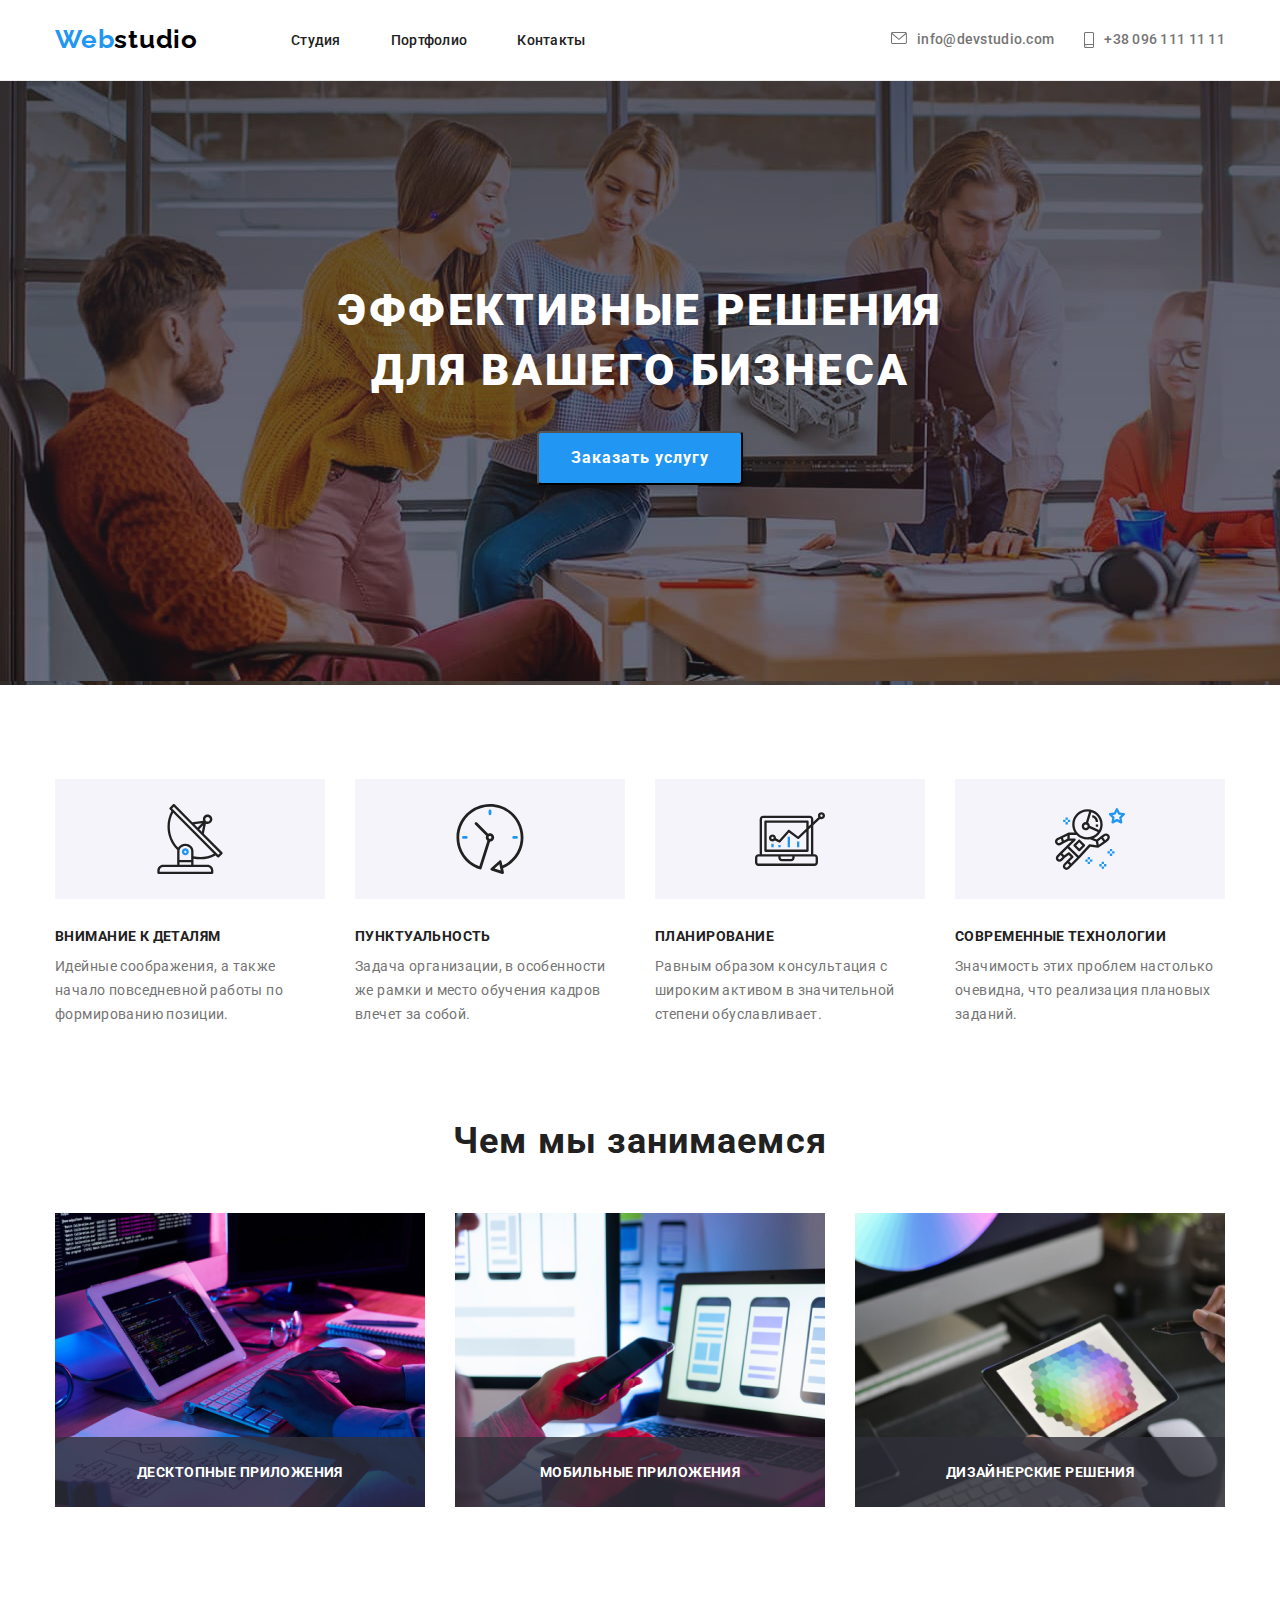
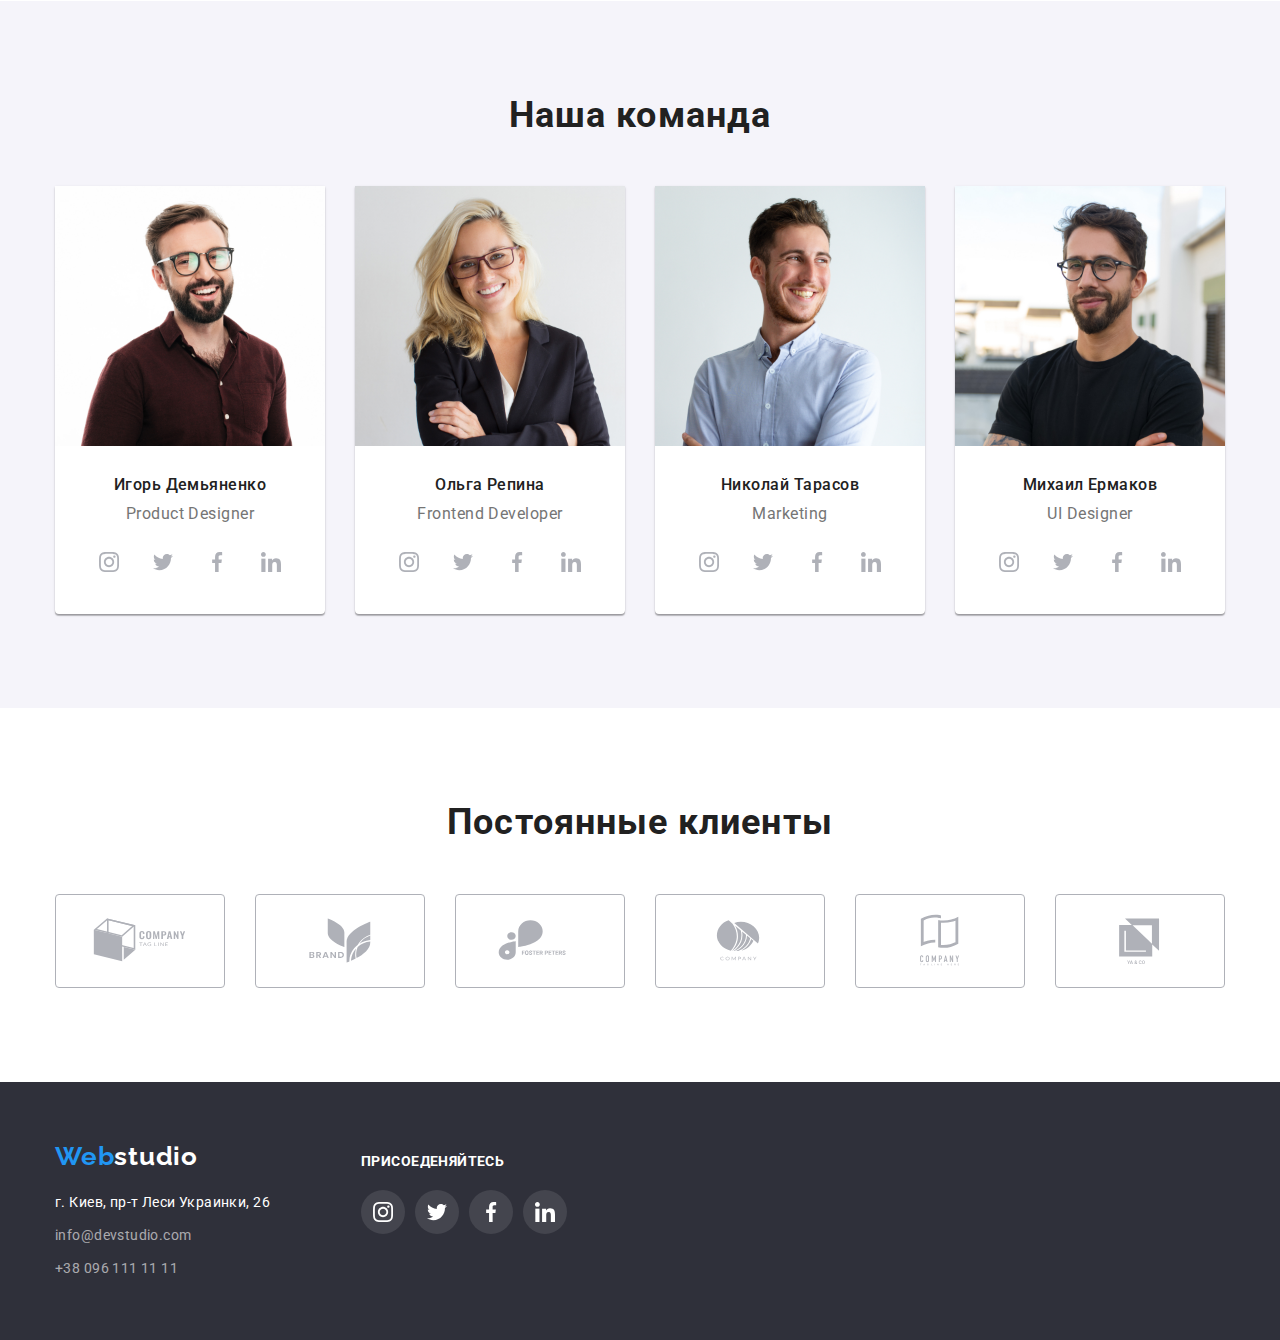
==== index.html @ d61e8514 "тень на картинку" ====
<!DOCTYPE html>
<html lang="en">
<head>
    <meta charset="UTF-8">
    <meta http-equiv="X-UA-Compatible" content="IE=edge">
    <meta name="viewport" content="width=device-width, initial-scale=1.0">
    <title>Document</title>
    <link rel="preconnect" href="https://fonts.googleapis.com">
    <link rel="preconnect" href="https://fonts.gstatic.com" crossorigin>
    <link href="https://fonts.googleapis.com/css2?family=Raleway:wght@700&family=Roboto:wght@400;500;700;900&display=swap"
        rel="stylesheet">
    <link rel="stylesheet" href="https://cdnjs.cloudflare.com/ajax/libs/modern-normalize/1.1.0/modern-normalize.min.css" />
    <link rel="stylesheet" href="./css/styles.css" />
</head>
<body>
<!-- Шапка страницы -->
    <header class="header">
        <div class="conteiner">
            <nav class="header-nav">
                <a href="#" class="logo">Web<span class="logo-icon">studio</span></a>
    
                <!-- Навигация на другие страницы -->
                <ul class="nav">
                    <li class="nav-item"><a href="./index.html" class="nav-pagination"> Студия</a></li>
                    <li class="nav-item"><a href="./portfolio.html" class="nav-pagination">Портфолио</a></li>
                    <li class="nav-item"><a href="#" class="nav-pagination">Контакты</a></li>
                </ul>
    
    
                <!-- Ссылка на вебсайт-->
                <div class="nav-box">
                    <a href="mailto:info@devstudio.com"
                     class="nav-all"><info@devstudio.com>
                        <svg class="svg-list" width="16" height="12">
                            <use href="./images/icons.svg/symbol-defs.svg#icon-envelope"></use>
                        </svg>info@devstudio.com</a>
                    <!-- Ссылка на телефонный номер -->
                    <a href="tel:+380961111111"  class="nav-all-phone">
                     
                     <svg class="svg-list" width="10" height="16"> 
                        <use href="./images/icons.svg/symbol-defs.svg#icon-smartphone"></use>
                    </svg> +38 096 111 11 11</a>
                </div>
            </nav>
        </div>
    </header>
<!-- Уникальный контент страницы -->
    <main>
        <section class="hero">
            <h1 class="hero-title">Эффективные решения для вашего бизнеса</h1>
            <button type="button" class="hero-button">Заказать услугу</button>
        </section>
<!-- Особенности -->
        <section class="section">
        <div class="conteiner">
            <ul class="special-container">
                <li class="special-box">
                    <div class="box-svg">
                    <svg class="svg" width="70" height="70"> 
                        <use href="./images/icons.svg/symbol-defs.svg#icon-antenna"></use>
                    </svg>
                    </div>
                <h3 class="title-list">Внимание к деталям</h3>
                <p class="title-text">Идейные соображения, а также начало повседневной работы по формированию позиции.</p>
                </li>
                <li class="special-box">
                    <div class="box-svg">
                        <svg class="svg" width="70" height="70">
                            <use href="./images/icons.svg/symbol-defs.svg#icon-clock"></use>
                        </svg>
                    </div>
                <h3 class="title-list">Пунктуальность</h3>
                <p class="title-text">Задача организации, в особенности же рамки и место обучения кадров влечет за собой.</p>
                </li>
                <li class="special-box">
                    <div class="box-svg">
                        <svg class="svg"  width="70" height="70">
                            <use href="./images/icons.svg/symbol-defs.svg#icon-diagram"></use>
                        </svg>
                    </div>
                <h3 class="title-list">Планирование</h3>
                <p class="title-text">Равным образом консультация с широким активом в значительной степени обуславливает.</p>
                </li>
                <li class="special-box">
                    <div class="box-svg">
                        <svg class="svg"  width="70" height="70">
                            <use href="./images/icons.svg/symbol-defs.svg#icon-astronaut"></use>
                        </svg>
                    </div>
                <h3 class="title-list">Современные технологии</h3>
                <p class="title-text">Значимость этих проблем настолько очевидна, что реализация плановых заданий.</p>
                </li>
            </ul>
        </div>
        </section>
<!-- Чем мы занимаемся -->
        <section class="section special-section">
        <div class="conteiner">
            <h2 class="work-title">Чем мы занимаемся</h2>
            <ul class="work-container">
                <li class="work-box">
                  <div class="shedow">
                    <h3 class="shedow-text">Десктопные приложения</h3>
                  </div>
                <img class="shedow-image" src="./images/box1.jpg" alt="работа 1"
                width="370" />
                </li>   
                <li class="work-box">
                  <div class="shedow">
                    <h3 class="shedow-text">Мобильные приложения</h3>
                  </div>
                <img src="./images/box2.jpg" alt="работа 2"
                 width="370" />
                </li>   
                <li class="work-box">
                <div class="shedow">
                    <h3 class="shedow-text">Дизайнерские решения</h3>
                </div>
                <img src="./images/box3.jpg" alt="работа 3"
                 width="370" />
                </li>
            </ul>
        </div>
        </section>
<!-- Наша команда -->
        <section class="section command ">
            <div class="conteiner">
                <h2 class="work-title">Наша команда</h2>
                <ul class="command-container">
                    <li class="command-box">
                        <img src="./images/foto1.jpg" alt="фотография Игоря Демьяненко"
                         width="270" height="260" />
                        <div class="list-box">
                        <h3 class="command-title-list">Игорь Демьяненко</h3>
                        <p class="command-title-text">Product Designer</p>
                        <ul class="social-box">
                            <li class="social-list">
                                <a href="#"class="social"><svg class="svg-list-ico" width="20" height="20">
                                    <use href="./images/icons.svg/symbol-defs.svg#icon-instagram-2"></use>
                                </svg></a>
                            </li>
                            <li class="social-list">
                                <a href="#" class="social"><svg class="svg-list-ico" width="20" height="20">
                                    <use href="./images/icons.svg/symbol-defs.svg#icon-twitter-1"></use>
                                    </svg></a>
                            </li>
                            <li class="social-list">
                                <a href="#" class="social"><svg class="svg-list-ico" width="20" height="20">
                                    <use href="./images/icons.svg/symbol-defs.svg#icon-facebook-1"></use>
                                    </svg></a>
                            </li>
                            <li class="social-list">
                                <a href="#" class="social"><svg class="svg-list-ico" width="20" height="20">
                                    <use href="./images/icons.svg/symbol-defs.svg#icon-linkedin-1"></use>
                                    </svg></a>
                            </li class="social-list">
                        </ul>
                        </div>
                    </li>
                    <li class="command-box">
                        <img src="./images/foto2.jpg" alt="фотография Ольги Репиной"
                        width="270" height="260" />
                        <div class="list-box">
                        <h3 class="command-title-list">Ольга Репина</h3>
                        <p class="command-title-text">Frontend Developer</p>
                        <ul class="social-box">
                            <li class="social-list">
                                <a href="#" class="social"><svg class="svg-list-ico" width="20" height="20">
                                    <use href="./images/icons.svg/symbol-defs.svg#icon-instagram-2"></use>
                                    </svg></a>
                            </li>
                            <li class="social-list">
                                <a href="#" class="social"><svg class="svg-list-ico" width="20" height="20">
                                    <use href="./images/icons.svg/symbol-defs.svg#icon-twitter-1"></use>
                                    </svg></a>
                            </li>
                            <li class="social-list">
                                <a href="#" class="social"><svg class="svg-list-ico" width="20" height="20">
                                    <use href="./images/icons.svg/symbol-defs.svg#icon-facebook-1"></use>
                                    </svg></a>
                            </li>
                            <li class="social-list">
                                <a href="#" class="social"><svg class="svg-list-ico" width="20" height="20">
                                    <use href="./images/icons.svg/symbol-defs.svg#icon-linkedin-1"></use>
                                    </svg></a>
                            </li class="social-list">
                        </ul>
                        </div>
                    </li>
                    <li class="command-box">
                        <img src="./images/foto3.jpg" alt="фотография Николая Тарасова"
                        width="270" height="260" />
                        <div class="list-box">
                        <h3 class="command-title-list">Николай Тарасов</h3>
                        <p class="command-title-text">Marketing</p>
                        <ul class="social-box">
                            <li class="social-list">
                                <a href="#" class="social"><svg class="svg-list-ico" width="20" height="20">
                                    <use href="./images/icons.svg/symbol-defs.svg#icon-instagram-2"></use>
                                    </svg></a>
                            </li>
                            <li class="social-list">
                                <a href="#" class="social"><svg class="svg-list-ico" width="20" height="20">
                                    <use href="./images/icons.svg/symbol-defs.svg#icon-twitter-1"></use>
                                    </svg></a>
                            </li>
                            <li class="social-list">
                                <a href="#" class="social"><svg class="svg-list-ico" width="20" height="20">
                                    <use href="./images/icons.svg/symbol-defs.svg#icon-facebook-1"></use>
                                    </svg></a>
                            </li>
                            <li class="social-list">
                                <a href="#" class="social"><svg class="svg-list-ico" width="20" height="20">
                                    <use href="./images/icons.svg/symbol-defs.svg#icon-linkedin-1"></use>
                                    </svg></a>
                            </li class="social-list">
                        </ul>
                        </div>
                    </li>
                    <li class="command-box">
                        <img src="./images/foto4.jpg" alt="фотография Михаила Ермакова"
                        width="270" height="260" />
                        <div class="list-box">
                        <h3 class="command-title-list">Михаил Ермаков</h3>
                        <p class="command-title-text">UI Designer</p>
                        <ul class="social-box">
                            <li class="social-list">
                                <a href="#" class="social"><svg class="svg-list-ico" width="20" height="20">
                                    <use href="./images/icons.svg/symbol-defs.svg#icon-instagram-2"></use>
                                    </svg></a>
                            </li>
                            <li class="social-list">
                                <a href="#" class="social"><svg class="svg-list-ico" width="20" height="20">
                                    <use href="./images/icons.svg/symbol-defs.svg#icon-twitter-1"></use>
                                    </svg></a>
                            </li>
                            <li class="social-list">
                                <a href="#" class="social"><svg class="svg-list-ico" width="20" height="20">
                                    <use href="./images/icons.svg/symbol-defs.svg#icon-facebook-1"></use>
                                    </svg></a>
                            </li>
                            <li class="social-list">
                                <a href="#" class="social"><svg class="svg-list-ico" width="20" height="20">
                                    <use href="./images/icons.svg/symbol-defs.svg#icon-linkedin-1"></use>
                                    </svg></a>
                            </li class="social-list">
                        </ul>
                        </div>
                    </li>
                </ul>
            </div>
        </section>
        <section class="section">
            <div class="conteiner">
                <h2 class="work-title">Постоянные клиенты</h2>
                <ul class="clients">
                  <li class="clients-box">
                      <a href="#" class="clients-list"><svg class="clients-svg" width="106" height="60">
                        <use href="./images/icons.svg/symbol-defs.svg#icon-logo"></use>
                      </svg></a>
                  </li>
                <li class="clients-box">
                    <a href="#" class="clients-list"><svg class="clients-svg" width="106" height="60">
                            <use href="./images/icons.svg/symbol-defs.svg#icon-logo-1"></use>
                        </svg></a>
                </li>
                <li class="clients-box">
                    <a href="#" class="clients-list"><svg class="clients-svg" width="106" height="60">
                            <use href="./images/icons.svg/symbol-defs.svg#icon-logo-2"></use>
                        </svg></a>
                </li>
                <li class="clients-box">
                    <a href="#" class="clients-list"><svg class="clients-svg" width="106" height="60">
                            <use href="./images/icons.svg/symbol-defs.svg#icon-logo-3"></use>
                        </svg></a>
                </li>
                <li class="clients-box">
                    <a href="#" class="clients-list"><svg class="clients-svg" width="106" height="60">
                            <use href="./images/icons.svg/symbol-defs.svg#icon-logo-4"></use>
                        </svg></a>
                </li>
                <li class="clients-box">
                    <a href="#" class="clients-list"><svg class="clients-svg" width="106" height="60">
                            <use href="./images/icons.svg/symbol-defs.svg#icon-logo-5"></use>
                        </svg></a>
                </li>
                </ul>
            </div>
        </section>
    </main>
<!-- футер -->
    <footer class="footer">
     <div class="conteiner foot ">
        <div class="logo-address">
            <a href="#" class="logo">Web<span class="logo-icon-color">studio</span></a>
            <address class="address">
                <p class="address-text">г. Киев, пр-т Леси Украинки, 26</p>
                <a href="mailto:info@devstudio.com" class="address-all">info@devstudio.com</a>
                <a href="tel:+380961111111" class="address-all-phone">+38 096 111 11 11</a>
            </address>
        </div>
        <div class="call">
            <h3 class="call-title">Присоеденяйтесь</h3>
            <ul class="call-content">
                <li class="call-icon">
                    <a href="#" class="call-list"><svg class="call-svg" width="20" height="20">
                            <use href="./images/icons.svg/symbol-defs.svg#icon-instagram-2"></use>
                        </svg></a>
                </li>
                <li class="call-icon">
                    <a href="#" class="call-list"><svg class="call-svg" width="20" height="20">
                            <use href="./images/icons.svg/symbol-defs.svg#icon-twitter-1"></use>
                        </svg></a>
                </li>
                <li class="call-icon">
                    <a href="#" class="call-list"><svg class="call-svg" width="20" height="20">
                            <use href="./images/icons.svg/symbol-defs.svg#icon-facebook-1"></use>
                        </svg></a>
                </li>
                <li class="call-icon">
                    <a href="#" class="call-list"><svg class="call-svg" width="20" height="20">
                            <use href="./images/icons.svg/symbol-defs.svg#icon-linkedin-1"></use>
                        </svg></a>
                </li class="social-list">
            </ul>
        </div>
     </div>
    </footer>
</body>
</html>
---- css/styles.css ----
:root{
--text-primary: #212121;
--text-secondary: #757575;
--theme-color: #2196F3;
--primary-font: roboto,sans-serif;
--primary-white-color: #ffffff;
--icons-color: #AFB1B8;
}

body{
  font-family: var(--primary-font);
  color: var(--text-primary);
  background-color: var(--primary-white-color);
}

.conteiner{
  width: 1200px;
  margin-left: auto;
  margin-right: auto;
  padding-left: 15px;
  padding-right: 15px;


}
img{
  display: block;
  max-width: 100%;
  height: auto;
}

ul,ol{
  list-style: none;
  padding: 0;
}


/* Шапка страницы */


.header{
border-bottom: 1px solid #ECECEC;

}
.logo{
  margin-top: 0;
  margin-bottom: 0;
  margin-right: 93px;
  font-family: Raleway;
  font-weight: bold;
  font-size: 26px;
  line-height: 1.12;
  letter-spacing: 0.03em;    
  color: var(--theme-color);
  text-decoration: none;
}

.logo-icon{
  font-family: Raleway;
  font-weight: bold;
  font-size: 26px;
  line-height: 1.12;
  letter-spacing: 0.03em;    
  color: #000000;
  text-decoration: none;
}

.logo-icon-color{
  margin-top: 0;
  margin-bottom: 20px;    
  font-family: Raleway;
  font-weight: bold;
  font-size: 26px;
  line-height: 1.12;
  letter-spacing: 0.03em;    
  color: var(--primary-white-color);
  text-decoration: none;
}

.header-nav{
  display: flex;
  flex-wrap: wrap;
  align-items: center;
  padding: 0;
}

/* Навигация на другие страницы */


.nav{
  display: flex;
  margin-top: 0;
  margin-bottom: 0;
}
.nav-item:not(:last-child){
  margin-right: 50px;
}

.nav-pagination{
  padding-top: 32px;
  padding-bottom: 32px;
  font-weight: 500;
  font-size: 14px;
  line-height: 1.14;
  text-decoration: none;
  color: var(--text-primary);
  letter-spacing: 0.02em;
}
.nav-pagination:hover,
.nav-pagination:focus{
  color: var(--theme-color);   
}


/* Ссылка на вебсайт,телефонный номер */


.nav-box{
  display: flex;
  align-items: center;
  margin-left: auto;

}

.nav-all{
  display: flex;
  align-items: center;
  margin-right: 30px;
  padding-top: 32px;
  padding-bottom: 32px;
  font-weight: 500;
  font-size: 14px;
  line-height: 1.14;
  text-decoration: none;
  color: var(--text-secondary);
  letter-spacing: 0.02em;
}
.nav-all:hover,
.nav-all:focus{
  color: var(--theme-color);

}
 

.svg-list{
  fill: var(--text-secondary);
  margin-right: 10px;
}

.svg-list:hover,
.svg-list:focus{
  fill: var(--theme-color);
}
.nav-all:hover .svg-list,
.nav-all:focus .svg-list{
  fill: var(--theme-color);

}
.nav-all-phone{
  display: flex;
  align-items: center;
  padding-top: 32px;
  padding-bottom: 32px;
  font-weight: 500;
  font-size: 14px;
  line-height: 1.14;
  text-decoration: none;
  color: var(--text-secondary);
  letter-spacing: 0.02em;
}

.nav-all-phone:hover,
.nav-all-phone:focus{
  color: var(--theme-color);   
}
.nav-all-phone:hover .svg-list,
.nav-all-phone:focus .svg-list{
  fill: var(--theme-color);}


/* Уникальный контент страницы */


.hero{
  display: block;
  margin-left: auto;
  margin-right: auto;
  text-align: center;
  padding-top: 200px;
  padding-bottom: 200px;
  background: #C4C4C4;
  background-image: linear-gradient( rgba(47, 48, 58, 0.5), rgba(47, 48, 58, 0.3)), url(../images/hero.jpg);
  max-width: 1600px;
}

.hero-title{
  width: 696px;
  text-align: center;
  margin: 0 auto 30px auto;
  font-weight: 900;
  font-size: 44px;
  line-height: 1.36;
  color: var(--primary-white-color);
  letter-spacing: 0.06em;
  text-transform: uppercase;
}

.hero-button{
  align-items: center;
  box-shadow: 0px 4px 4px rgba(0, 0, 0, 0.15);
  border-radius: 4px;
  cursor: pointer;
  background: var(--theme-color);
  color: var(--primary-white-color);
  font-weight: bold;
  padding: 10px 32px;
  font-size: 16px;
  line-height: 1.9;
  letter-spacing: 0.06em;
}
/* Особенности */
.section{
  padding-top: 94px;
  padding-bottom: 94px;
}

.special-container{
  display: flex;
  margin-top: 0;
  margin-bottom: 0;
}

.special-section{
  padding-top: 0;
}

.special-box{
  flex-wrap: wrap;
  width: 270px;
}

.box-svg{
  display: flex;
  align-items: center;
  justify-content: center;
  margin-bottom: 30px;
  padding: 25px 0;
  width: 270px;
  background-color: #F5F4FA;
}

.special-box:not(:last-child){
  margin-right: 30px;}

.title-list{
  margin-top: 0;
  margin-bottom: 10px;
  font-weight: bold;
  font-size: 14px;
  line-height: 1.14;
  letter-spacing: 0.03em;
  text-transform: uppercase;
  color: var(--text-primary);
}

.title-text{
  margin-top: 0;
  margin-bottom: 0;
  font-size: 14px;
  line-height: 1.71;
  letter-spacing: 0.03em;
  color: var(--text-secondary);
}


/* Чем мы занимаемся */

.work-title{
  margin-top: 0;
  margin-bottom: 50px;
  font-weight: bold;
  font-size: 36px;
  line-height: 1.16;
  text-align: center;
  letter-spacing: 0.03em;
  color: var(--text-primary);
}

.work-container{
  display: flex;
  margin-top: 0;
  margin-bottom: 0;
}
.work-box{
 position: relative;
}

.work-box:not(:last-child){
  margin-right: 30px;
  
}
.shedow-text{
 font-style: normal;
font-weight: bold;
margin: 0;
font-size: 14px;
line-height: 16px;
text-align: center;
letter-spacing: 0.03em;
text-transform: uppercase;
color: #FFFFFF;
}
.shedow{
 position: absolute;
 bottom: 0;
 left: 0;
 right: 0;
 padding: 27px;
 background: rgba(47, 48, 58, 0.8); 
}

/* Наша команда */


.command-container{
  display: flex;
  margin-top: 0;
  margin-bottom: 0;
}

.command-box{
 text-align: center;
 background: var(--primary-white-color);

  box-shadow: 0px 1px 3px rgba(0, 0, 0, 0.12), 0px 1px 1px rgba(0, 0, 0, 0.14), 0px 2px 1px rgba(0, 0, 0, 0.2);
  border-radius: 0px 0px 4px 4px;
}

.command-box:not(:last-child){
  margin-right: 30px;}
.command{
  background: rgba(245, 244, 250, 1);
}
.command-title-list{

  margin-top: 0px;
  margin-bottom: 10px;
  font-weight: 500;
  font-size: 16px;
  line-height: 1.18;
  letter-spacing: 0.03em;
  color: var(--text-primary);
}

.command-title-text{
  margin-top: 0;
  margin-bottom: 16px;
  font-size: 16px;
  line-height: 1.18;
  letter-spacing: 0.03em;
  color: var(--text-secondary);
}

.list-box{
  padding: 30px 32px;
}

.social-box{
  display: flex;
  justify-content: center;
  align-items: center;
  list-style: none;
}

.social-list{
  display: flex;
  justify-content: center;
  align-items: center;

}
.social-list:not(:last-child){
  margin-right: 10px;}

.social{
  display: flex;
  justify-content: center;
  align-items: center;
  list-style: none;
  border-radius: 50%;
  width: 44px;
  height: 44px;
}
.svg-list-ico{
  fill: var(--icons-color);
  margin: 0;
}
.social:hover,
.social:focus{
  background-color: var(--theme-color);
}
.social:hover .svg-list-ico,
.social:focus .svg-list-ico{
  fill: var(--primary-white-color);
}

/* постоянные клиенты */

.clients{
  display: flex;
  margin: 0;
}

.clients-box{
  width: 170px;
  border: 1px solid var(--icons-color);
  border-radius: 4px;
}

.clients-box:not(:last-child){
  margin-right: 30px;}

.clients-list{
  display: flex;
  justify-content: center;
  align-items: center;
  
  padding: 16px 32px;
  list-style: none;
}
.clients-svg{
  fill: var(--icons-color);
}
.clients-list:hover,
.clients-list:focus{
  border: 1px solid var(--theme-color);
}
.clients-list:hover .clients-svg,
.clients-list:focus .clients-svg{
  fill: var(--theme-color);
}


/* футер */
.foot{
display: flex;  
}
.footer{
padding-top: 60px;
padding-bottom: 60px;
background: #2F303A;
}
.address{

 font-style: normal   
}

.address-all{
display: block;
margin-bottom: 9px;
font-weight: normal;
text-decoration: none;    
font-size: 14px;
line-height: 1.7;
letter-spacing: 0.03em;
color: rgba(255, 255, 255, 0.6);   
}
.address-all-phone{
display: block;
font-weight: normal;
text-decoration: none;    
font-size: 14px;
line-height: 1.7;
letter-spacing: 0.03em;
color: rgba(255, 255, 255, 0.6);
}
p.address-text{
margin-top: 20px;
margin-bottom: 9px;    
}
.address-text{    
margin-top: 0px;
margin-bottom: 9px;
font-weight: normal;    
font-size: 14px;
line-height: 1.7;
letter-spacing: 0.03em;
color: var(--primary-white-color);   
}
/* футер соц.сети */
.call{
  display: flex;
  flex-direction: column;
  width: 206px;
  margin-left: 70px;
  margin-top: 0;
  padding: 72px auto 100px 72px;
}


.call-title{

font-family: Roboto;  
font-weight:  bold;
font-style: normal;
font-size: 14px;
line-height: 1.14;
letter-spacing: 0.03em;
text-transform: uppercase;
color: var(--primary-white-color);
margin-bottom: 20px;
margin-top: 12px;

}
.call-content{
    display: flex;
  justify-content: center;
  align-items: center;
 list-style: none;
 margin: 0;
}


.call-icon{
display: flex;
justify-content: center;
align-items: center;

}

.call-icon:not(:last-child){
margin-right: 10px;}

.call-list{
display: flex;
justify-content: center;
align-items: center;
/* list-style: none; */
border-radius: 50%;
background: rgba(255, 255, 255, 0.1);
width: 44px;
height: 44px;  
}
.call-svg{
fill: var(--primary-white-color);
margin: 0;
}
.call-list:hover,
.call-list:focus{
background-color: 
rgba(33, 150, 243, 1);
}



/* Партфолио */

.main-button{
display: inline-block;
font-family: Roboto;    
background: #F5F4FA;

padding: 6px 22px;
border-radius: 4px;    
font-weight: 500;
font-size: 16px;
line-height: 1.6;
text-align: center;
letter-spacing: 0.03em;
color: var(--text-primary);
cursor: pointer;    
}

.main-button:hover,
.main-button:focus{
background: #2196F3;
box-shadow: 0px 3px 1px rgba(0, 0, 0, 0.1), 0px 1px 2px rgba(0, 0, 0, 0.08), 0px 2px 2px rgba(0, 0, 0, 0.12);
border-radius: 4px;
font-weight: 500px;
font-size: 16px;
line-height: 1.6;
text-align: center;
letter-spacing: 0.03em;
color: var(--primary-white-color);
}
.main-btn{
display: flex;
justify-content: center;
margin-top: 0;
margin-bottom: 50px;
}
.button-list:not(:last-child){
margin-right: 8px;
}
.main-title-list{
margin-top: 0;
margin-bottom: 4px;
font-weight: bold;
font-size: 18px;
line-height: 2.0;
letter-spacing: 0.06em;
color: var(--text-primary);


}
.main-title-text{
margin-top: 0;
margin-bottom: 0;
text-decoration: none;
font-size: 16px;
line-height: 1.9;
letter-spacing: 0.03em;
color: var(--text-secondary);
}

.main-container{
margin-top: 0;
margin-bottom: 0;
padding: 0;
display: flex;
flex-wrap: wrap;
}
.main-image{
width: 370px;
margin-right: 30px;
margin-bottom: 30px;

border: 1px solid #EEEEEE;
}
.main-image:nth-child(3n){
  margin-right: 0;
}
.main-image:nth-last-child(-n+3){
 margin-bottom: 0; 
}

.card-text{
padding-top: 20px;
padding-left: 24px;
padding-bottom: 20px;
padding-right: 24px;

}
.card-text-list{
text-decoration: none;



}

.main-image:hover,
.main-image:focus{
box-shadow: 0px 1px 1px rgba(0, 0, 0, 0.12), 0px 4px 4px rgba(0, 0, 0, 0.06), 1px 4px 6px rgba(0, 0, 0, 0.16);

}
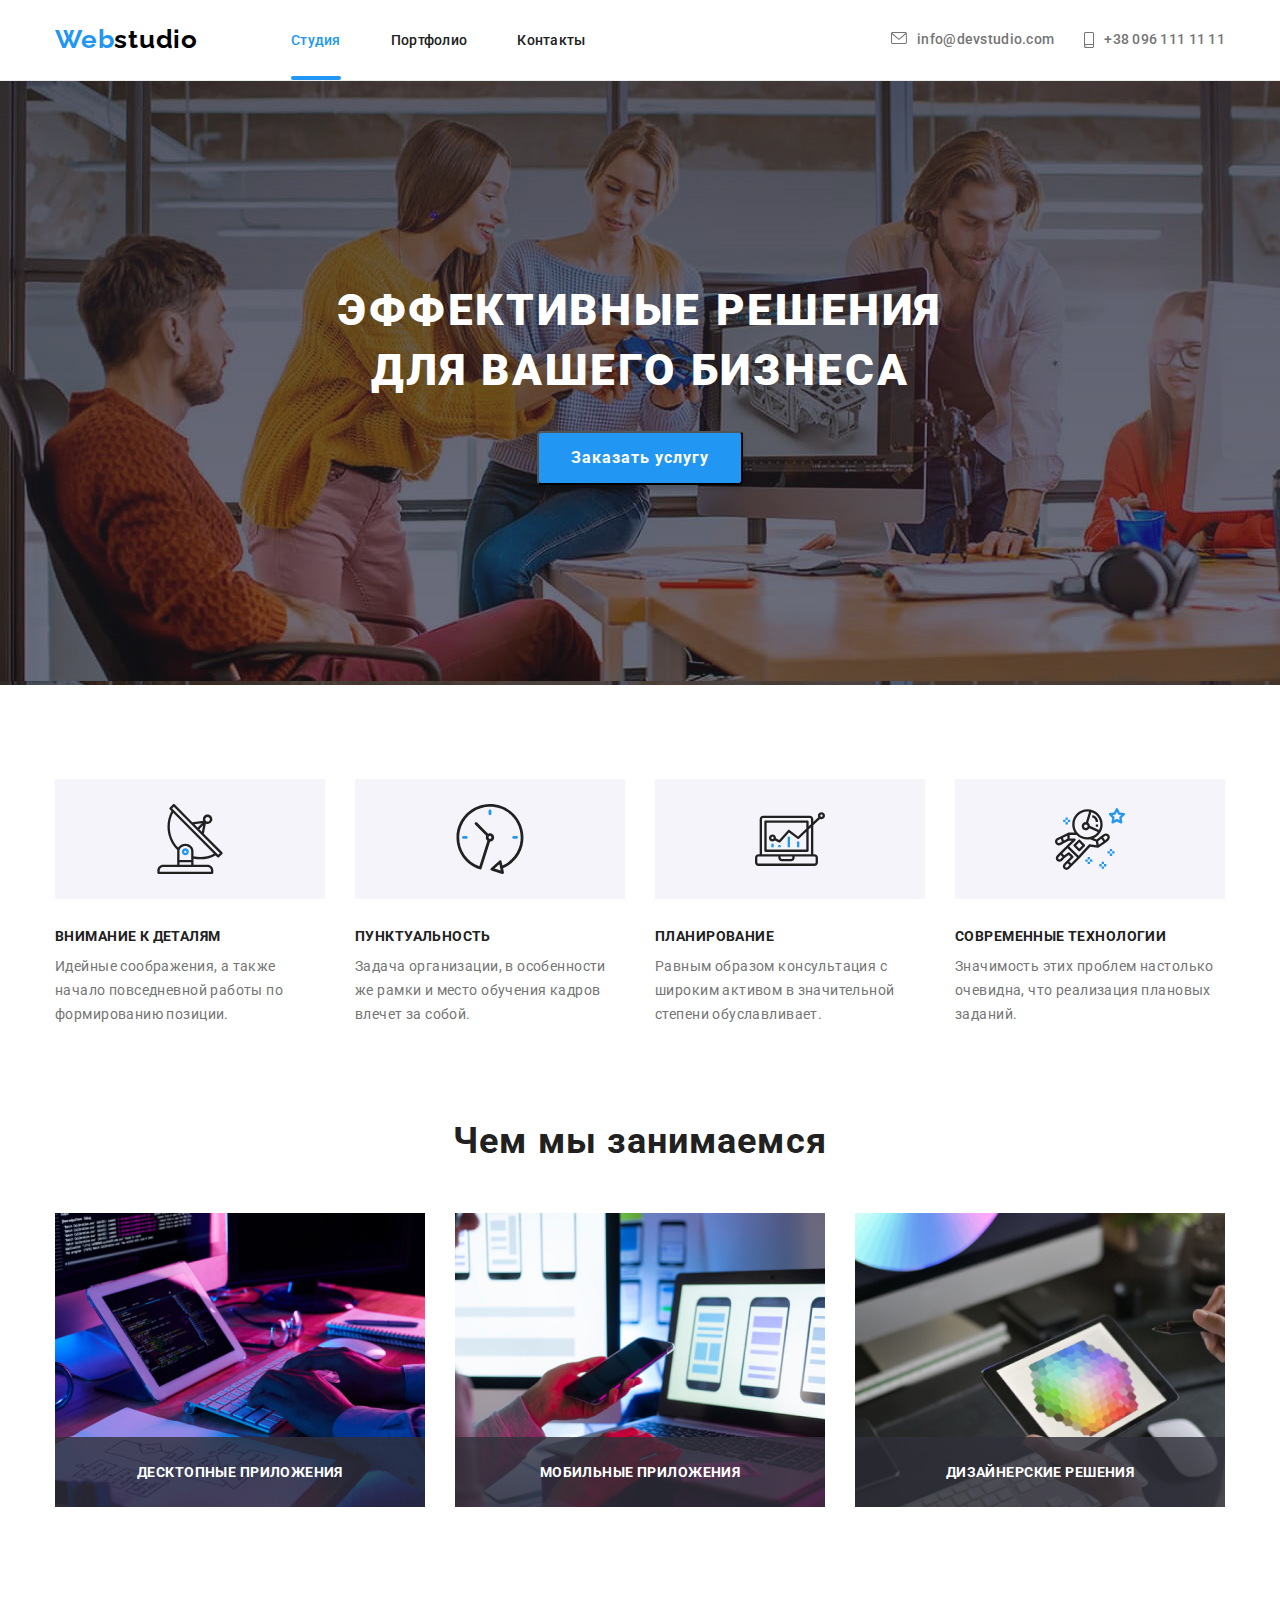
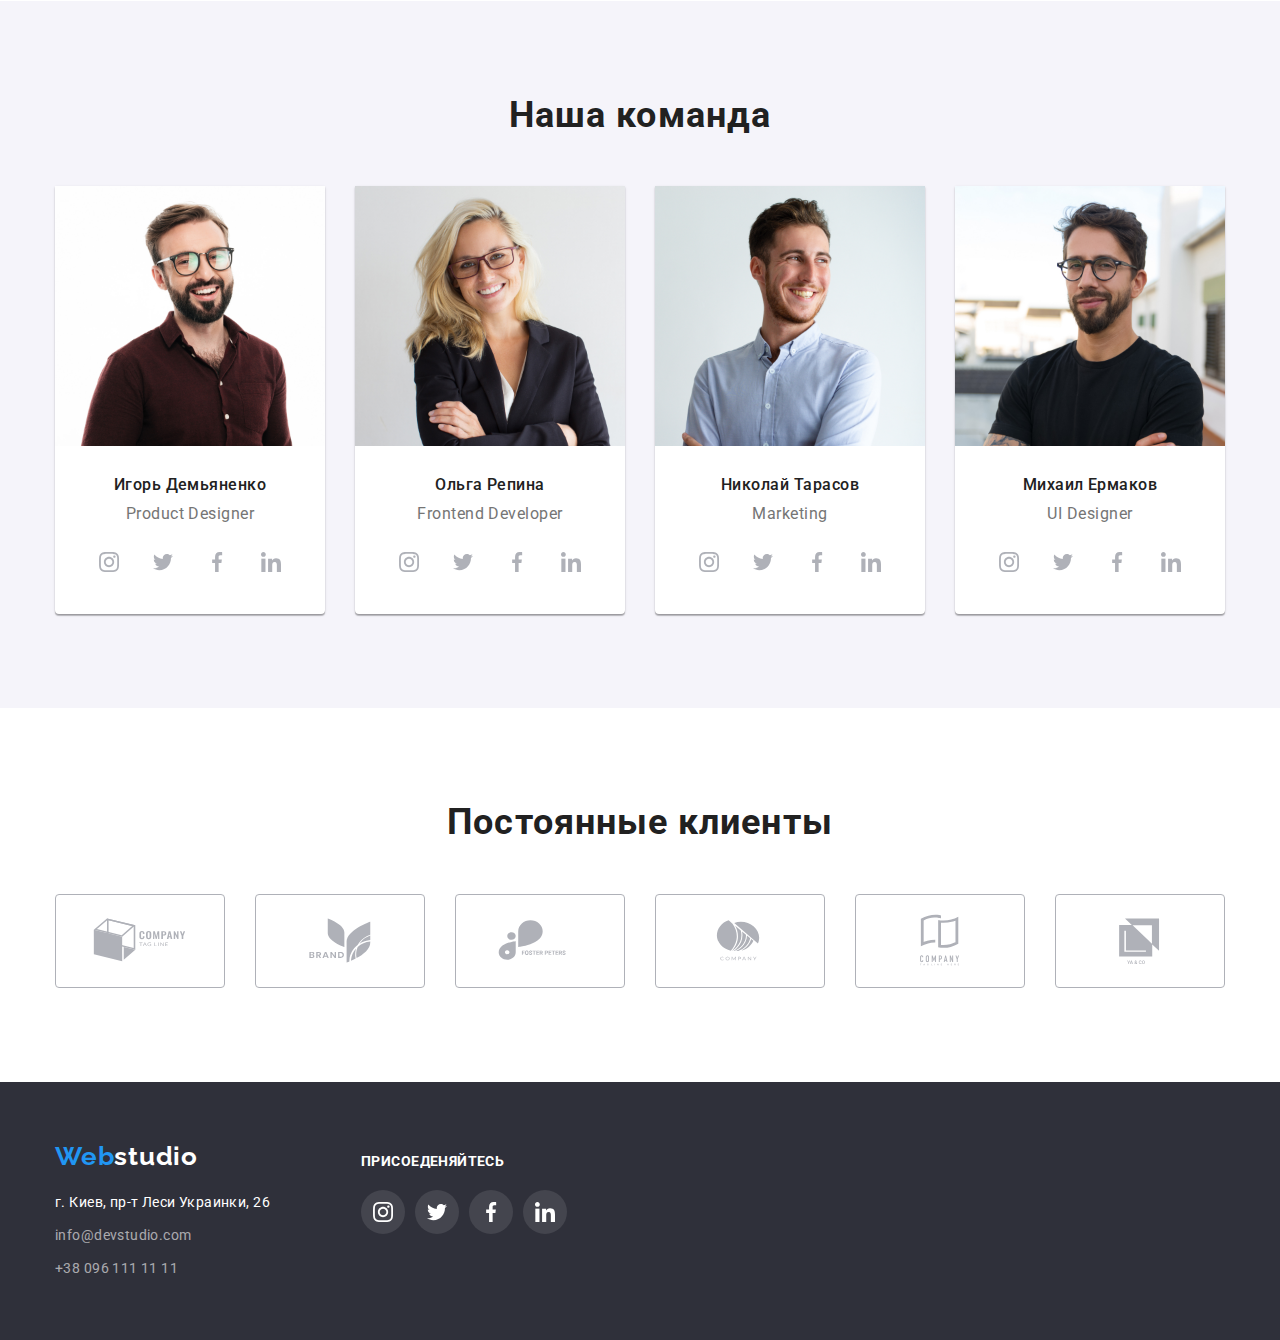
==== commit f6cb708f: "Заканчивает ДЗ-5" ====
--- a/index.html
+++ b/index.html
@@ -13,28 +13,30 @@
     <link rel="stylesheet" href="./css/styles.css" />
 </head>
 <body>
+
 <!-- Шапка страницы -->
+
     <header class="header">
         <div class="conteiner">
             <nav class="header-nav">
                 <a href="#" class="logo">Web<span class="logo-icon">studio</span></a>
     
-                <!-- Навигация на другие страницы -->
+         <!-- Навигация на другие страницы -->
                 <ul class="nav">
-                    <li class="nav-item"><a href="./index.html" class="nav-pagination"> Студия</a></li>
-                    <li class="nav-item"><a href="./portfolio.html" class="nav-pagination">Портфолио</a></li>
-                    <li class="nav-item"><a href="#" class="nav-pagination">Контакты</a></li>
+                    <li class="nav-item"><a href="./index.html" class="nav-pagination activ"> Студия</a></li>
+                    <li class="nav-item"><a href="./portfolio.html" class="nav-pagination ">Портфолио</a></li>
+                    <li class="nav-item"><a href="#" class="nav-pagination ">Контакты</a></li>
                 </ul>
     
     
-                <!-- Ссылка на вебсайт-->
+         <!-- Ссылка на вебсайт-->
                 <div class="nav-box">
                     <a href="mailto:info@devstudio.com"
                      class="nav-all"><info@devstudio.com>
                         <svg class="svg-list" width="16" height="12">
                             <use href="./images/icons.svg/symbol-defs.svg#icon-envelope"></use>
                         </svg>info@devstudio.com</a>
-                    <!-- Ссылка на телефонный номер -->
+        <!-- Ссылка на телефонный номер -->
                     <a href="tel:+380961111111"  class="nav-all-phone">
                      
                      <svg class="svg-list" width="10" height="16"> 
@@ -44,13 +46,17 @@
             </nav>
         </div>
     </header>
+
 <!-- Уникальный контент страницы -->
+
     <main>
         <section class="hero">
             <h1 class="hero-title">Эффективные решения для вашего бизнеса</h1>
-            <button type="button" class="hero-button">Заказать услугу</button>
-        </section>
+            <button type="button" class="hero-button" data-modal-open >Заказать услугу</button>
+        </section>
+
 <!-- Особенности -->
+
         <section class="section">
         <div class="conteiner">
             <ul class="special-container">
@@ -93,7 +99,9 @@
             </ul>
         </div>
         </section>
+
 <!-- Чем мы занимаемся -->
+
         <section class="section special-section">
         <div class="conteiner">
             <h2 class="work-title">Чем мы занимаемся</h2>
@@ -122,7 +130,9 @@
             </ul>
         </div>
         </section>
+
 <!-- Наша команда -->
+
         <section class="section command ">
             <div class="conteiner">
                 <h2 class="work-title">Наша команда</h2>
@@ -288,7 +298,9 @@
             </div>
         </section>
     </main>
+
 <!-- футер -->
+
     <footer class="footer">
      <div class="conteiner foot ">
         <div class="logo-address">
@@ -326,5 +338,28 @@
         </div>
      </div>
     </footer>
+
+<!-- модальное окно -->
+
+<div class="backdrop is-hidden" data-modal>
+    <div class="modal">
+<button type="button" class="close-btn" data-modal-close>
+    <svg class="modai-svg" width="11" height="11">
+        <use href="./images/icons.svg/symbol-defs.svg#icon-close-black-18dp-2-1"></use>
+    </svg>
+</button>
+    </div>
+</div>
+
+
+
+
+
+
+
+
+
+
+<script src="./js/modal.js"></script>
 </body>
 </html>--- a/css/styles.css
+++ b/css/styles.css
@@ -5,6 +5,7 @@
 --primary-font: roboto,sans-serif;
 --primary-white-color: #ffffff;
 --icons-color: #AFB1B8;
+--bezier-time:250ms cubic-bezier(0.4, 0, 0.2, 1);
 }
 
 body{
@@ -96,6 +97,7 @@
 }
 
 .nav-pagination{
+  position: relative;
   padding-top: 32px;
   padding-bottom: 32px;
   font-weight: 500;
@@ -104,12 +106,28 @@
   text-decoration: none;
   color: var(--text-primary);
   letter-spacing: 0.02em;
+  transition: color var(--bezier-time);
+ 
 }
 .nav-pagination:hover,
 .nav-pagination:focus{
-  color: var(--theme-color);   
-}
-
+  color: var(--theme-color);
+     
+}
+.activ{
+  color: var(--theme-color);
+  transition: color var(--bezier-time);
+}
+.activ::before{
+  content: "";
+  position: absolute;
+  bottom: 0;
+  background-color: var(--theme-color);
+  border-radius: 2px;
+  height: 4px;
+  display: inline-block;
+  width: 100%;
+}
 
 /* Ссылка на вебсайт,телефонный номер */
 
@@ -133,17 +151,18 @@
   text-decoration: none;
   color: var(--text-secondary);
   letter-spacing: 0.02em;
+  transition: color var(--bezier-time);
 }
 .nav-all:hover,
 .nav-all:focus{
   color: var(--theme-color);
-
 }
  
 
 .svg-list{
   fill: var(--text-secondary);
   margin-right: 10px;
+  transition: fill var(--bezier-time);
 }
 
 .svg-list:hover,
@@ -153,7 +172,7 @@
 .nav-all:hover .svg-list,
 .nav-all:focus .svg-list{
   fill: var(--theme-color);
-
+  transition: fill var(--bezier-time);
 }
 .nav-all-phone{
   display: flex;
@@ -166,6 +185,7 @@
   text-decoration: none;
   color: var(--text-secondary);
   letter-spacing: 0.02em;
+  transition: color var(--bezier-time);
 }
 
 .nav-all-phone:hover,
@@ -174,8 +194,9 @@
 }
 .nav-all-phone:hover .svg-list,
 .nav-all-phone:focus .svg-list{
-  fill: var(--theme-color);}
-
+  fill: var(--theme-color);
+  transition: fill var(--bezier-time);
+}
 
 /* Уникальный контент страницы */
 
@@ -217,6 +238,60 @@
   line-height: 1.9;
   letter-spacing: 0.06em;
 }
+/* модальное окно */
+
+.backdrop{
+  position: fixed;
+  top: 0;
+  left: 0;
+  width: 100%;
+  height: 100%;
+  background-color: rgba(0, 0, 0, 0.2);
+
+  opacity: 1;
+  transition: opacity var(--bezier-time);
+}
+.backdrop.is-hidden{
+  opacity: 0;
+  pointer-events: none;
+  visibility: hidden;
+}
+
+.backdrop.is-hedden .modal{
+ transform: translate(-50%, -50%) scale(1.1);
+}
+.modal{
+  position: absolute;
+  top: 50%;
+  left: 50%;
+  width: 528px;
+  height: 581px;
+  transform: translate(-50%,-50%) scale(1);
+
+  transition: transform  var(--bezier-time);
+  
+  background: var(--primary-white-color);
+  box-shadow: 4px;
+  box-shadow: 0px 1px 3px rgba(0, 0, 0, 0.12), 0px 1px 1px rgba(0, 0, 0, 0.14), 0px 2px 1px rgba(0, 0, 0, 0.2);
+  border-radius: 4px;
+}
+.close-btn{
+  position: absolute;
+  top: 8px;
+  right: 8px;
+  padding: 0;
+  width: 30px;
+  height: 30px;
+  background: #FFFFFF;
+  border: 1px solid rgba(0, 0, 0, 0.1);
+  box-sizing: border-box;
+  border-radius: 50%;
+   display: flex;
+  align-items: center;
+  justify-content: center;
+  cursor: pointer;
+}
+
 /* Особенности */
 .section{
   padding-top: 94px;
@@ -388,6 +463,7 @@
   border-radius: 50%;
   width: 44px;
   height: 44px;
+  transition: background-color var(--bezier-time);
 }
 .svg-list-ico{
   fill: var(--icons-color);
@@ -396,10 +472,12 @@
 .social:hover,
 .social:focus{
   background-color: var(--theme-color);
+  
 }
 .social:hover .svg-list-ico,
 .social:focus .svg-list-ico{
   fill: var(--primary-white-color);
+  transition: var(--bezier-time); 
 }
 
 /* постоянные клиенты */
@@ -425,28 +503,32 @@
   
   padding: 16px 32px;
   list-style: none;
+  transition: border var(--bezier-time);;
 }
 .clients-svg{
   fill: var(--icons-color);
+  transition: fill var(--bezier-time);
 }
 .clients-list:hover,
 .clients-list:focus{
   border: 1px solid var(--theme-color);
+  
 }
 .clients-list:hover .clients-svg,
 .clients-list:focus .clients-svg{
   fill: var(--theme-color);
+  
 }
 
 
 /* футер */
 .foot{
-display: flex;  
+  display: flex;  
 }
 .footer{
-padding-top: 60px;
-padding-bottom: 60px;
-background: #2F303A;
+  padding-top: 60px;
+  padding-bottom: 60px;
+  background: #2F303A;
 }
 .address{
 
@@ -454,36 +536,36 @@
 }
 
 .address-all{
-display: block;
-margin-bottom: 9px;
-font-weight: normal;
-text-decoration: none;    
-font-size: 14px;
-line-height: 1.7;
-letter-spacing: 0.03em;
-color: rgba(255, 255, 255, 0.6);   
+  display: block;
+  margin-bottom: 9px;
+  font-weight: normal;
+  text-decoration: none;    
+  font-size: 14px;
+  line-height: 1.7;
+  letter-spacing: 0.03em;
+  color: rgba(255, 255, 255, 0.6);   
 }
 .address-all-phone{
-display: block;
-font-weight: normal;
-text-decoration: none;    
-font-size: 14px;
-line-height: 1.7;
-letter-spacing: 0.03em;
-color: rgba(255, 255, 255, 0.6);
+  display: block;
+  font-weight: normal;
+  text-decoration: none;    
+  font-size: 14px;
+  line-height: 1.7;
+  letter-spacing: 0.03em;
+  color: rgba(255, 255, 255, 0.6);
 }
 p.address-text{
-margin-top: 20px;
-margin-bottom: 9px;    
+  margin-top: 20px;
+  margin-bottom: 9px;    
 }
 .address-text{    
-margin-top: 0px;
-margin-bottom: 9px;
-font-weight: normal;    
-font-size: 14px;
-line-height: 1.7;
-letter-spacing: 0.03em;
-color: var(--primary-white-color);   
+  margin-top: 0px;
+  margin-bottom: 9px;
+  font-weight: normal;    
+  font-size: 14px;
+  line-height: 1.7;
+  letter-spacing: 0.03em;
+  color: var(--primary-white-color);   
 }
 /* футер соц.сети */
 .call{
@@ -498,31 +580,31 @@
 
 .call-title{
 
-font-family: Roboto;  
-font-weight:  bold;
-font-style: normal;
-font-size: 14px;
-line-height: 1.14;
-letter-spacing: 0.03em;
-text-transform: uppercase;
-color: var(--primary-white-color);
-margin-bottom: 20px;
-margin-top: 12px;
+  font-family: Roboto;  
+  font-weight:  bold;
+  font-style: normal;
+  font-size: 14px;
+  line-height: 1.14;
+  letter-spacing: 0.03em;
+  text-transform: uppercase;
+  color: var(--primary-white-color);
+  margin-bottom: 20px;
+  margin-top: 12px;
 
 }
 .call-content{
-    display: flex;
-  justify-content: center;
-  align-items: center;
- list-style: none;
- margin: 0;
+  display: flex;
+  justify-content: center;
+  align-items: center;
+  list-style: none;
+  margin: 0;
 }
 
 
 .call-icon{
-display: flex;
-justify-content: center;
-align-items: center;
+  display: flex;
+  justify-content: center;
+  align-items: center;
 
 }
 
@@ -530,23 +612,26 @@
 margin-right: 10px;}
 
 .call-list{
-display: flex;
-justify-content: center;
-align-items: center;
-/* list-style: none; */
-border-radius: 50%;
-background: rgba(255, 255, 255, 0.1);
-width: 44px;
-height: 44px;  
+  display: flex;
+  justify-content: center;
+  align-items: center;
+
+  border-radius: 50%;
+  background: rgba(255, 255, 255, 0.1);
+  width: 44px;
+  height: 44px;
+  transition: background-color var(--bezier-time);  
 }
 .call-svg{
-fill: var(--primary-white-color);
-margin: 0;
+  fill: var(--primary-white-color);
+  margin: 0;
+
 }
 .call-list:hover,
 .call-list:focus{
-background-color: 
+  background-color: 
 rgba(33, 150, 243, 1);
+
 }
 
 
@@ -554,76 +639,79 @@
 /* Партфолио */
 
 .main-button{
-display: inline-block;
-font-family: Roboto;    
-background: #F5F4FA;
-
-padding: 6px 22px;
-border-radius: 4px;    
-font-weight: 500;
-font-size: 16px;
-line-height: 1.6;
-text-align: center;
-letter-spacing: 0.03em;
-color: var(--text-primary);
-cursor: pointer;    
+  display: inline-block;
+  font-family: Roboto;    
+  background: #F5F4FA;
+
+  padding: 6px 22px;
+  border-radius: 4px;    
+  font-weight: 500;
+  font-size: 16px;
+  line-height: 1.6;
+  text-align: center;
+  letter-spacing: 0.03em;
+  color: var(--text-primary);
+  cursor: pointer;
+  transition: var(--bezier-time);    
 }
 
 .main-button:hover,
 .main-button:focus{
-background: #2196F3;
-box-shadow: 0px 3px 1px rgba(0, 0, 0, 0.1), 0px 1px 2px rgba(0, 0, 0, 0.08), 0px 2px 2px rgba(0, 0, 0, 0.12);
-border-radius: 4px;
-font-weight: 500px;
-font-size: 16px;
-line-height: 1.6;
-text-align: center;
-letter-spacing: 0.03em;
-color: var(--primary-white-color);
+  background: #2196F3;
+  box-shadow: 0px 3px 1px rgba(0, 0, 0, 0.1), 0px 1px 2px rgba(0, 0, 0, 0.08), 0px 2px 2px rgba(0, 0, 0, 0.12);
+  border-radius: 4px;
+  font-weight: 500px;
+  font-size: 16px;
+  line-height: 1.6;
+  text-align: center;
+  letter-spacing: 0.03em;
+  color: var(--primary-white-color);
+
 }
 .main-btn{
-display: flex;
-justify-content: center;
-margin-top: 0;
-margin-bottom: 50px;
+  display: flex;
+  justify-content: center;
+  margin-top: 0;
+  margin-bottom: 50px;
 }
 .button-list:not(:last-child){
-margin-right: 8px;
+  margin-right: 8px;
 }
 .main-title-list{
-margin-top: 0;
-margin-bottom: 4px;
-font-weight: bold;
-font-size: 18px;
-line-height: 2.0;
-letter-spacing: 0.06em;
-color: var(--text-primary);
+  margin-top: 0;
+  margin-bottom: 4px;
+  font-weight: bold;
+  font-size: 18px;
+  line-height: 2.0;
+  letter-spacing: 0.06em;
+  color: var(--text-primary);
 
 
 }
 .main-title-text{
-margin-top: 0;
-margin-bottom: 0;
-text-decoration: none;
-font-size: 16px;
-line-height: 1.9;
-letter-spacing: 0.03em;
-color: var(--text-secondary);
+  margin-top: 0;
+  margin-bottom: 0;
+  text-decoration: none;
+  font-size: 16px;
+  line-height: 1.9;
+  letter-spacing: 0.03em;
+  color: var(--text-secondary);
 }
 
 .main-container{
-margin-top: 0;
-margin-bottom: 0;
-padding: 0;
-display: flex;
-flex-wrap: wrap;
+
+  margin-top: 0;
+  margin-bottom: 0;
+  padding: 0;
+  display: flex;
+  flex-wrap: wrap;
 }
 .main-image{
-width: 370px;
-margin-right: 30px;
-margin-bottom: 30px;
-
-border: 1px solid #EEEEEE;
+  width: 370px;
+  margin-right: 30px;
+  margin-bottom: 30px;
+  border: 1px solid #EEEEEE;
+  
 }
 .main-image:nth-child(3n){
   margin-right: 0;
@@ -631,25 +719,56 @@
 .main-image:nth-last-child(-n+3){
  margin-bottom: 0; 
 }
-
+.card-text-list:hover,
+.card-text-list:focus{
+  box-shadow: 0px 1px 1px rgba(0, 0, 0, 0.12), 0px 4px 4px 
+  rgba(0, 0, 0, 0.06), 1px 4px 6px rgba(0, 0, 0, 0.16);
+  
+
+}
 .card-text{
-padding-top: 20px;
-padding-left: 24px;
-padding-bottom: 20px;
-padding-right: 24px;
+  padding-top: 20px;
+  padding-left: 24px;
+  padding-bottom: 20px;
+  padding-right: 24px;
 
 }
 .card-text-list{
-text-decoration: none;
-
-
-
-}
-
-.main-image:hover,
-.main-image:focus{
-box-shadow: 0px 1px 1px rgba(0, 0, 0, 0.12), 0px 4px 4px rgba(0, 0, 0, 0.06), 1px 4px 6px rgba(0, 0, 0, 0.16);
-
-}
-
-
+  display: block;
+  width: 370px;
+  transition: var(--bezier-time);
+  text-decoration: none;
+}
+.overlay{
+  position: relative;
+  overflow: hidden;
+  display: flex;
+}
+.overlay-text{
+
+  position: absolute;
+  top: 0;
+  left: 0;
+  height: 100%;
+  width: 100%;
+  font-size: 18px;
+  line-height: 1.56;
+  letter-spacing: 0.03em;
+  padding: 63px 24px;
+  margin: 0;
+  transform: translateY(100%);
+  transition: translateY var(--bezier-time);
+  background: rgba(33, 150, 243, 0.9);
+  color: var(--primary-white-color);
+}
+.overlay-text:hover, 
+.overlay-text:focus{
+ transform: translateY(0); 
+}
+.card-text-list:hover .overlay-text,
+.card-text-list:focus .overlay-text {
+ transform: translateY(0);
+ overflow: visible;
+ 
+}
+ 